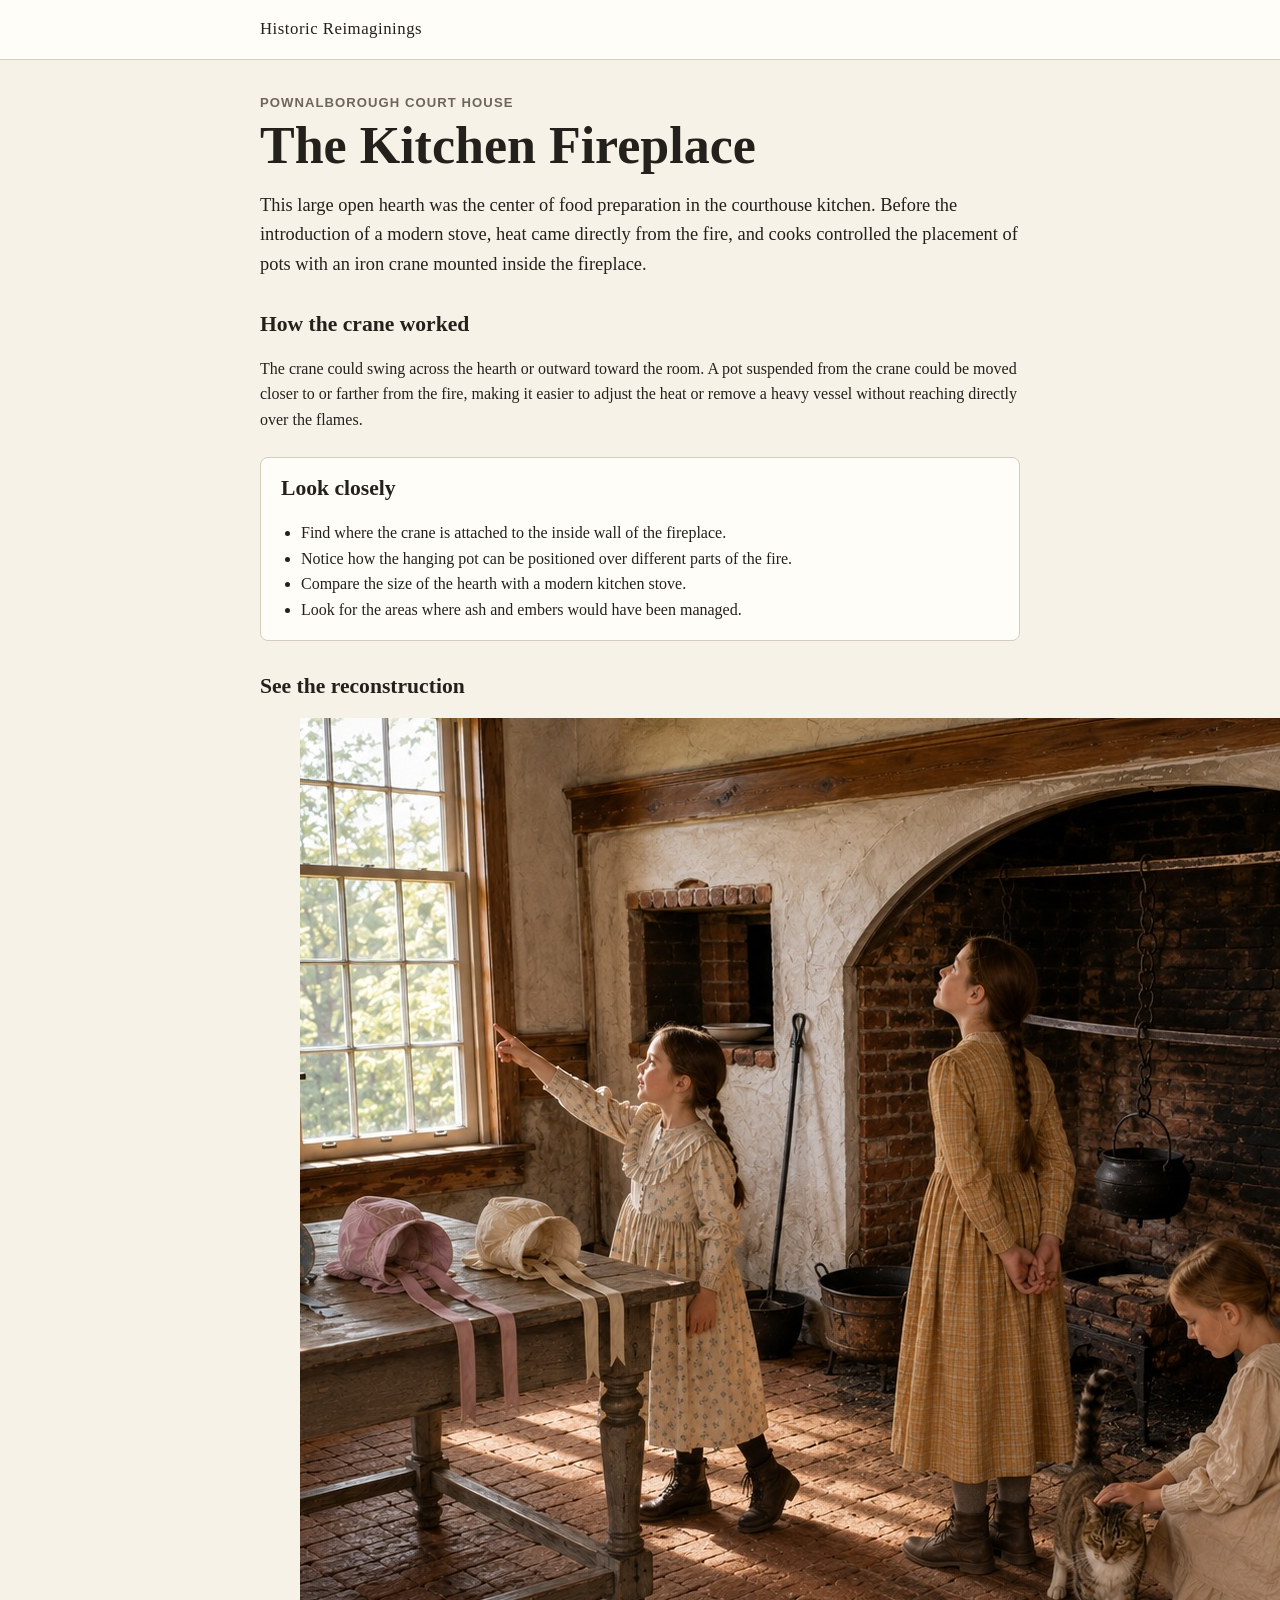
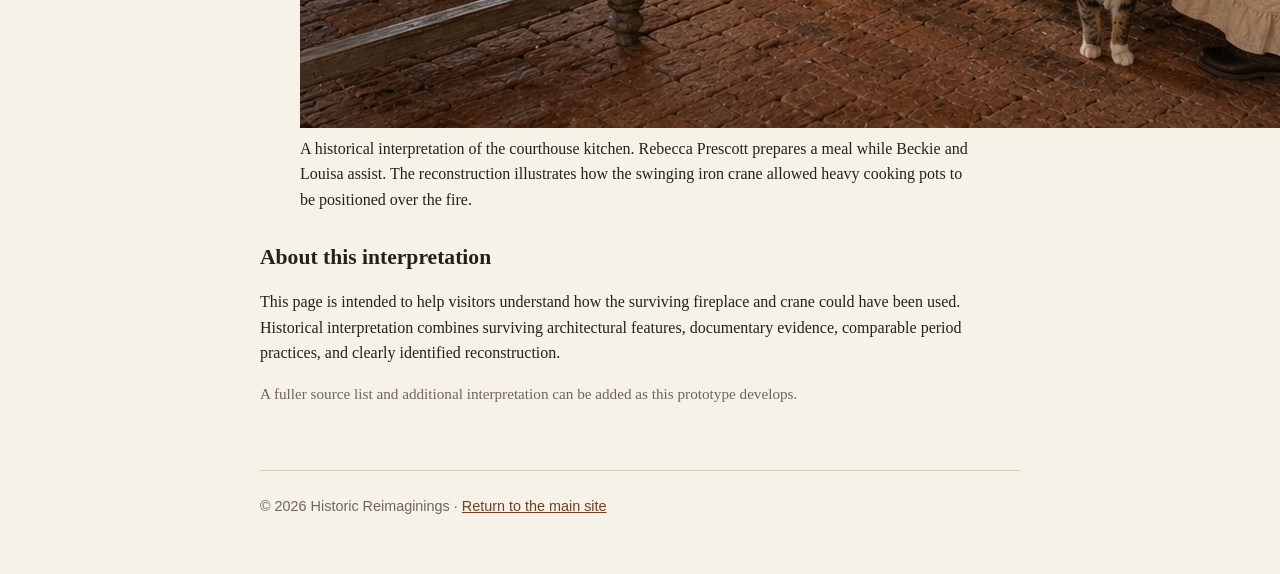
==== qr/pch/html/kitchen-fireplace.html @ e137567e "First QR test with kitchen" ====
<!doctype html>
<html lang="en">
<head>
  <meta charset="utf-8">
  <meta name="viewport" content="width=device-width, initial-scale=1">
  <title>The Kitchen Fireplace | Historic Reimaginings</title>
  <meta name="description" content="Explore the kitchen fireplace at Pownalborough Court House and learn how its swinging iron crane supported cooking over an open hearth.">
  <meta name="robots" content="noindex, nofollow">
  <link rel="canonical" href="https://historicreimaginings.org/qr/kitchen-fireplace.html">
  <style>
    :root { color-scheme: light; --background:#f6f2e8; --surface:#fffdf8; --text:#24211c; --muted:#6d665c; --accent:#6f3f25; --border:#d8cdbd; --max-width:760px; }
    * { box-sizing:border-box; }
    body { margin:0; background:var(--background); color:var(--text); font-family:Georgia,"Times New Roman",serif; line-height:1.6; }
    a { color:var(--accent); }
    header { border-bottom:1px solid var(--border); background:var(--surface); }
    .site-header, main, footer { width:min(calc(100% - 2rem),var(--max-width)); margin-inline:auto; }
    .site-header { padding:1rem 0; }
    .site-name { margin:0; font-size:1.05rem; letter-spacing:.03em; }
    .site-name a { color:var(--text); text-decoration:none; }
    main { padding:2rem 0 3rem; }
    .eyebrow { margin:0 0 .35rem; color:var(--muted); font-family:Arial,Helvetica,sans-serif; font-size:.82rem; font-weight:700; letter-spacing:.08em; text-transform:uppercase; }
    h1 { margin:0 0 1rem; font-size:clamp(2rem,8vw,3.25rem); line-height:1.08; }
    h2 { margin-top:2rem; font-size:1.35rem; line-height:1.25; }
    p { margin:0 0 1rem; }
    .intro { font-size:1.15rem; }
    .look-closely { margin:1.5rem 0; padding:1.1rem 1.25rem; border:1px solid var(--border); border-radius:.5rem; background:var(--surface); }
    .look-closely h2 { margin-top:0; }
    ul { margin-bottom:0; padding-left:1.25rem; }
    .media-placeholder { display:grid; min-height:220px; place-items:center; margin:1rem 0; padding:1.5rem; border:1px dashed var(--border); border-radius:.5rem; background:var(--surface); color:var(--muted); text-align:center; }
    .note { color:var(--muted); font-size:.95rem; }
    footer { padding:1.5rem 0 2.5rem; border-top:1px solid var(--border); color:var(--muted); font-family:Arial,Helvetica,sans-serif; font-size:.9rem; }
    @media (max-width:480px) { main { padding-top:1.4rem; } }
  </style>
</head>
<body>
  <header>
    <div class="site-header">
      <p class="site-name"><a href="https://historicreimaginings.org/">Historic Reimaginings</a></p>
    </div>
  </header>

  <main>
    <p class="eyebrow">Pownalborough Court House</p>
    <h1>The Kitchen Fireplace</h1>

    <p class="intro">This large open hearth was the center of food preparation in the courthouse kitchen. Before the introduction of a modern stove, heat came directly from the fire, and cooks controlled the placement of pots with an iron crane mounted inside the fireplace.</p>

    <h2>How the crane worked</h2>
    <p>The crane could swing across the hearth or outward toward the room. A pot suspended from the crane could be moved closer to or farther from the fire, making it easier to adjust the heat or remove a heavy vessel without reaching directly over the flames.</p>

    <section class="look-closely" aria-labelledby="look-closely-heading">
      <h2 id="look-closely-heading">Look closely</h2>
      <ul>
        <li>Find where the crane is attached to the inside wall of the fireplace.</li>
        <li>Notice how the hanging pot can be positioned over different parts of the fire.</li>
        <li>Compare the size of the hearth with a modern kitchen stove.</li>
        <li>Look for the areas where ash and embers would have been managed.</li>
      </ul>
    </section>

    <h2>See the reconstruction</h2>

    <figure class="interpretation">
       <img
          src="../assets/kitchen-with-girls.jpg"
          alt="Historical interpretation showing Rebecca, Beckie, and Louisa preparing a meal in the Pownalborough Court House kitchen using the fireplace and swinging crane.">

       <figcaption>
        A historical interpretation of the courthouse kitchen. Rebecca Prescott prepares a meal while
        Beckie and Louisa assist. The reconstruction illustrates how the swinging iron crane allowed
        heavy cooking pots to be positioned over the fire.
       </figcaption>
    </figure>

    <h2>About this interpretation</h2>
    <p>This page is intended to help visitors understand how the surviving fireplace and crane could have been used. Historical interpretation combines surviving architectural features, documentary evidence, comparable period practices, and clearly identified reconstruction.</p>
    <p class="note">A fuller source list and additional interpretation can be added as this prototype develops.</p>
  </main>

  <footer>
    <p>© 2026 Historic Reimaginings · <a href="https://historicreimaginings.org/">Return to the main site</a></p>
  </footer>

  <!-- Replace YOUR_COUNTERDEV_ID with the production Counter.dev ID. -->
  <script src="https://cdn.counter.dev/script.js" data-id="YOUR_COUNTERDEV_ID" data-utcoffset="-7"></script>
</body>
</html>
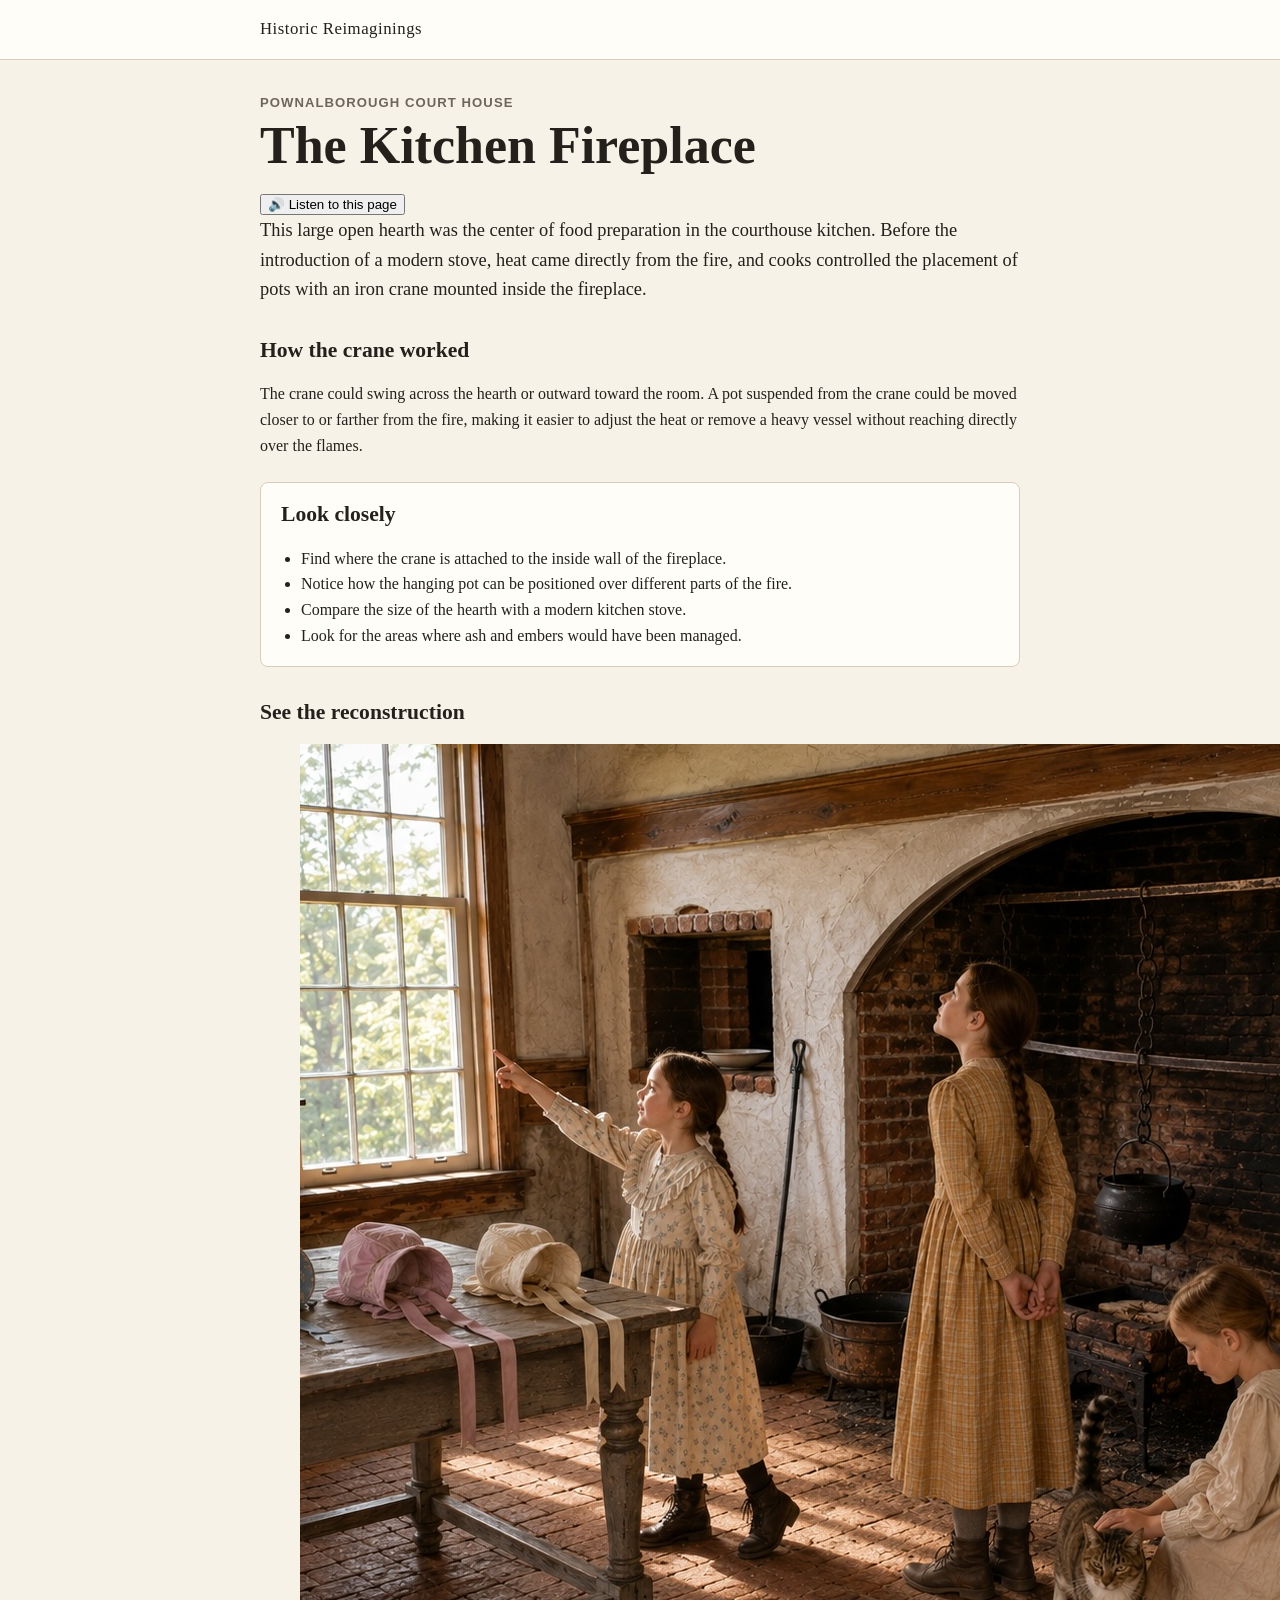
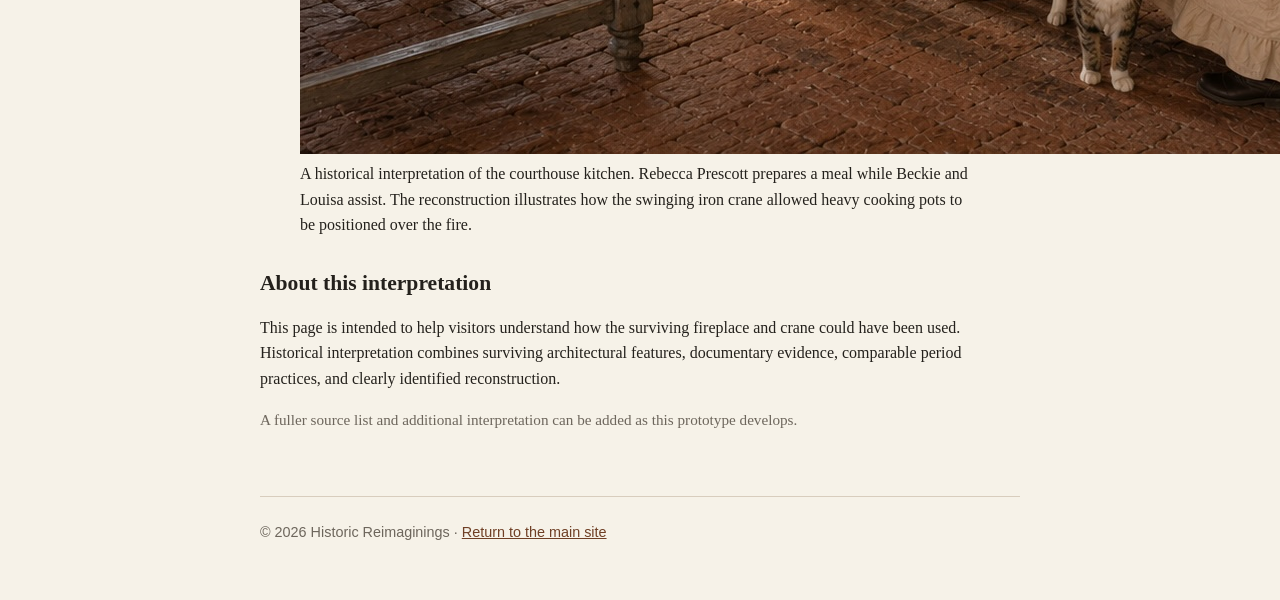
==== commit 15b03277: "voice test" ====
--- a/qr/pch/html/kitchen-fireplace.html
+++ b/qr/pch/html/kitchen-fireplace.html
@@ -43,6 +43,10 @@
     <p class="eyebrow">Pownalborough Court House</p>
     <h1>The Kitchen Fireplace</h1>
 
+<button id="speakBtn" class="speak-button">
+    🔊 Listen to this page
+</button>
+
     <p class="intro">This large open hearth was the center of food preparation in the courthouse kitchen. Before the introduction of a modern stove, heat came directly from the fire, and cooks controlled the placement of pots with an iron crane mounted inside the fireplace.</p>
 
     <h2>How the crane worked</h2>
@@ -62,7 +66,7 @@
 
     <figure class="interpretation">
        <img
-          src="../assets/kitchen-with-girls.jpg"
+          src="../assets/kitchen-fireplace.jpg"
           alt="Historical interpretation showing Rebecca, Beckie, and Louisa preparing a meal in the Pownalborough Court House kitchen using the fireplace and swinging crane.">
 
        <figcaption>
@@ -81,7 +85,110 @@
     <p>© 2026 Historic Reimaginings · <a href="https://historicreimaginings.org/">Return to the main site</a></p>
   </footer>
 
-  <!-- Replace YOUR_COUNTERDEV_ID with the production Counter.dev ID. -->
-  <script src="https://cdn.counter.dev/script.js" data-id="YOUR_COUNTERDEV_ID" data-utcoffset="-7"></script>
+<!-- Counter.dev -->
+<script>
+if (localStorage.getItem("CounterDevIgnore") !== "true") {
+    const script = document.createElement("script");
+    script.src = "https://cdn.counter.dev/script.js";
+    script.dataset.id = "800e0f07-e8c7-43c4-bdaf-617aab5c0504";
+    script.dataset.utcoffset = "-7";
+    script.dataset.trackPath = "true";
+    script.defer = true;
+    document.head.appendChild(script);
+} else {
+    console.log("Counter.dev disabled for this browser.");
+}
+</script>
+
+
+<script>
+const btn = document.getElementById("speakBtn");
+let currentSpeech = null;
+
+function selectBestVoice() {
+    const voices = speechSynthesis.getVoices();
+
+    const preferredNames = [
+        "Samantha",
+        "Ava",
+        "Allison",
+        "Susan",
+        "Karen",
+        "Daniel",
+        "Microsoft Jenny Online",
+        "Microsoft Aria Online",
+        "Google US English"
+    ];
+
+    for (const name of preferredNames) {
+        const match = voices.find(voice =>
+            voice.name.includes(name) &&
+            voice.lang.toLowerCase().startsWith("en")
+        );
+
+        if (match) return match;
+    }
+
+    return voices.find(voice =>
+        voice.lang.toLowerCase() === "en-us"
+    ) || voices.find(voice =>
+        voice.lang.toLowerCase().startsWith("en")
+    );
+}
+
+btn.addEventListener("click", function () {
+    if (!("speechSynthesis" in window)) {
+        alert("Speech is not supported by this browser.");
+        return;
+    }
+
+    if (speechSynthesis.speaking) {
+        speechSynthesis.cancel();
+        btn.textContent = "🔊 Listen";
+        return;
+    }
+
+    let text = "";
+
+    document
+        .querySelectorAll("main h1, main h2, main p, main li")
+        .forEach(element => {
+            if (!element.closest("footer")) {
+                text += element.innerText + ". ";
+            }
+        });
+
+    currentSpeech = new SpeechSynthesisUtterance(text);
+    currentSpeech.lang = "en-US";
+    currentSpeech.rate = 0.88;
+    currentSpeech.pitch = 1;
+    currentSpeech.volume = 1;
+
+    const voice = selectBestVoice();
+    if (voice) currentSpeech.voice = voice;
+
+    currentSpeech.onstart = function () {
+        btn.textContent = "■ Stop";
+    };
+
+    currentSpeech.onend = function () {
+        btn.textContent = "🔊 Listen";
+        currentSpeech = null;
+    };
+
+    currentSpeech.onerror = function () {
+        btn.textContent = "🔊 Listen";
+        currentSpeech = null;
+    };
+
+    speechSynthesis.speak(currentSpeech);
+});
+
+speechSynthesis.addEventListener("voiceschanged", selectBestVoice);
+</script>
+
+
+
+
 </body>
 </html>
